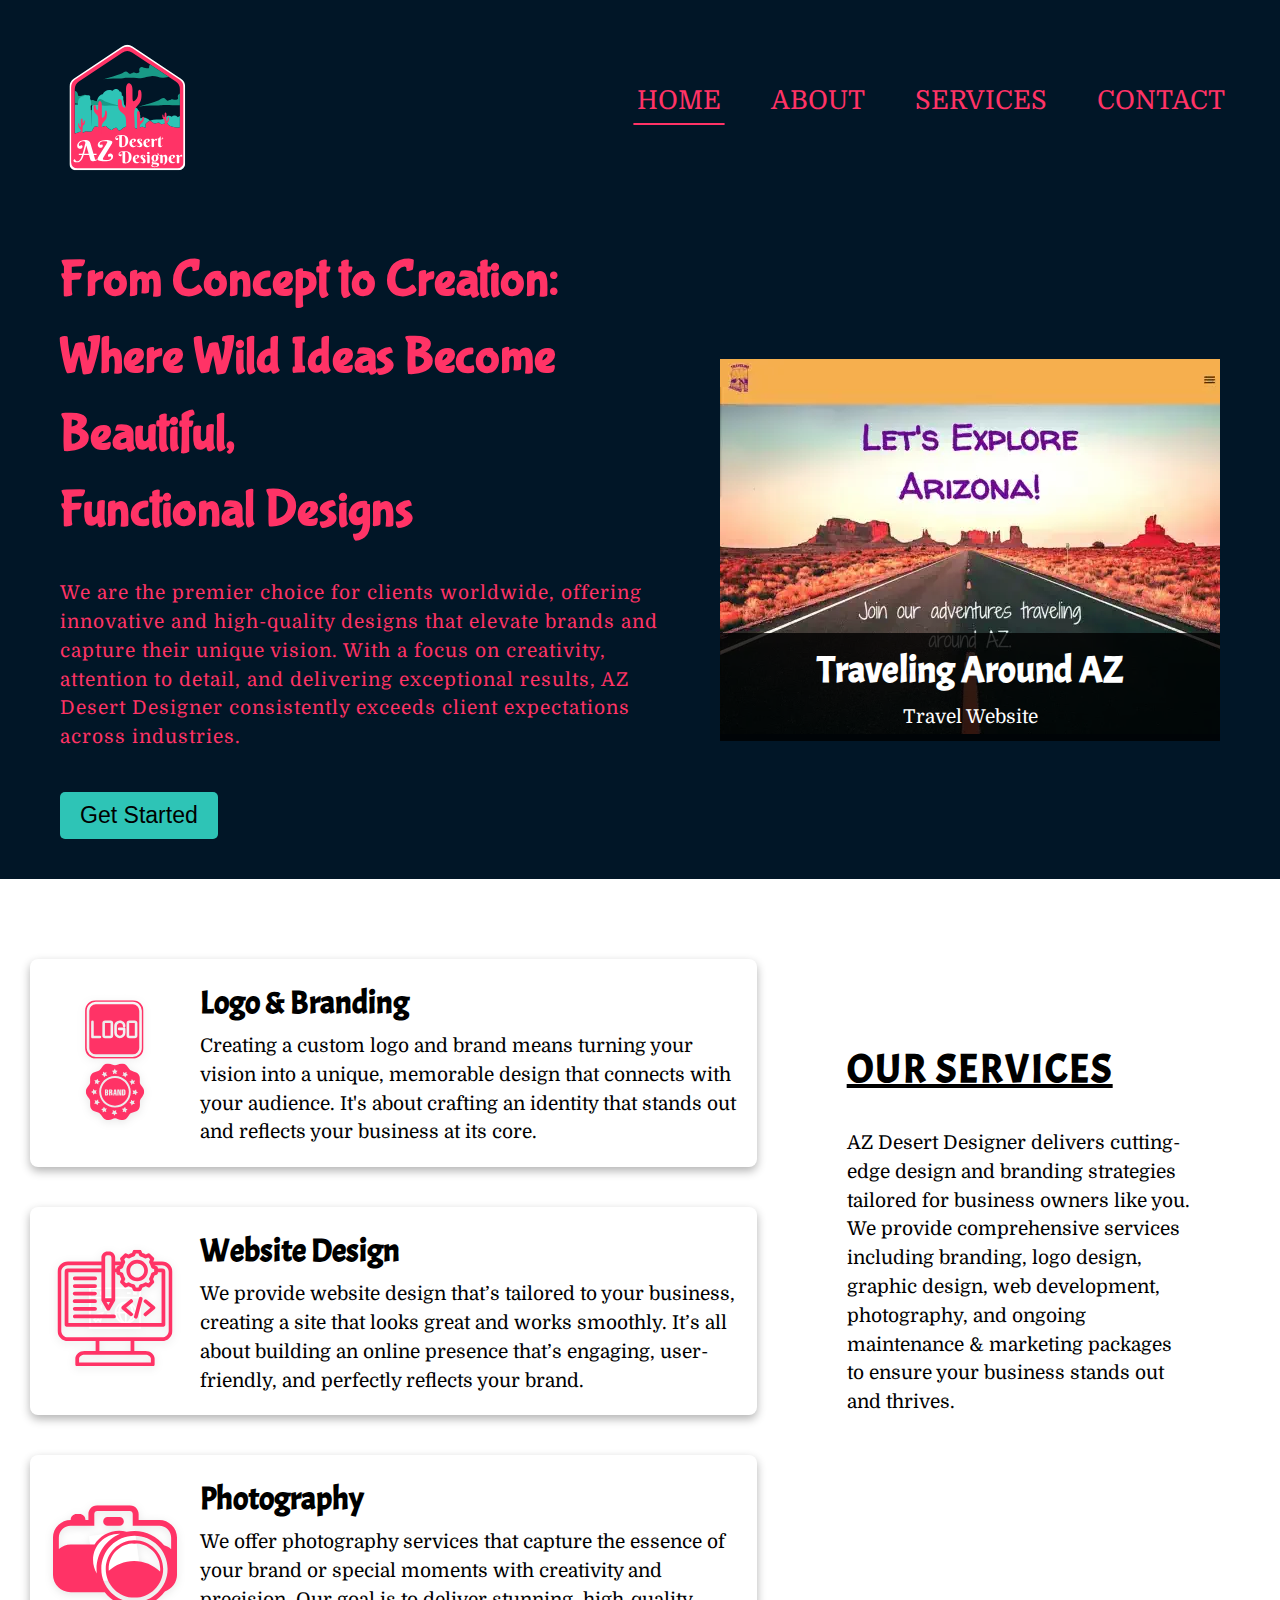
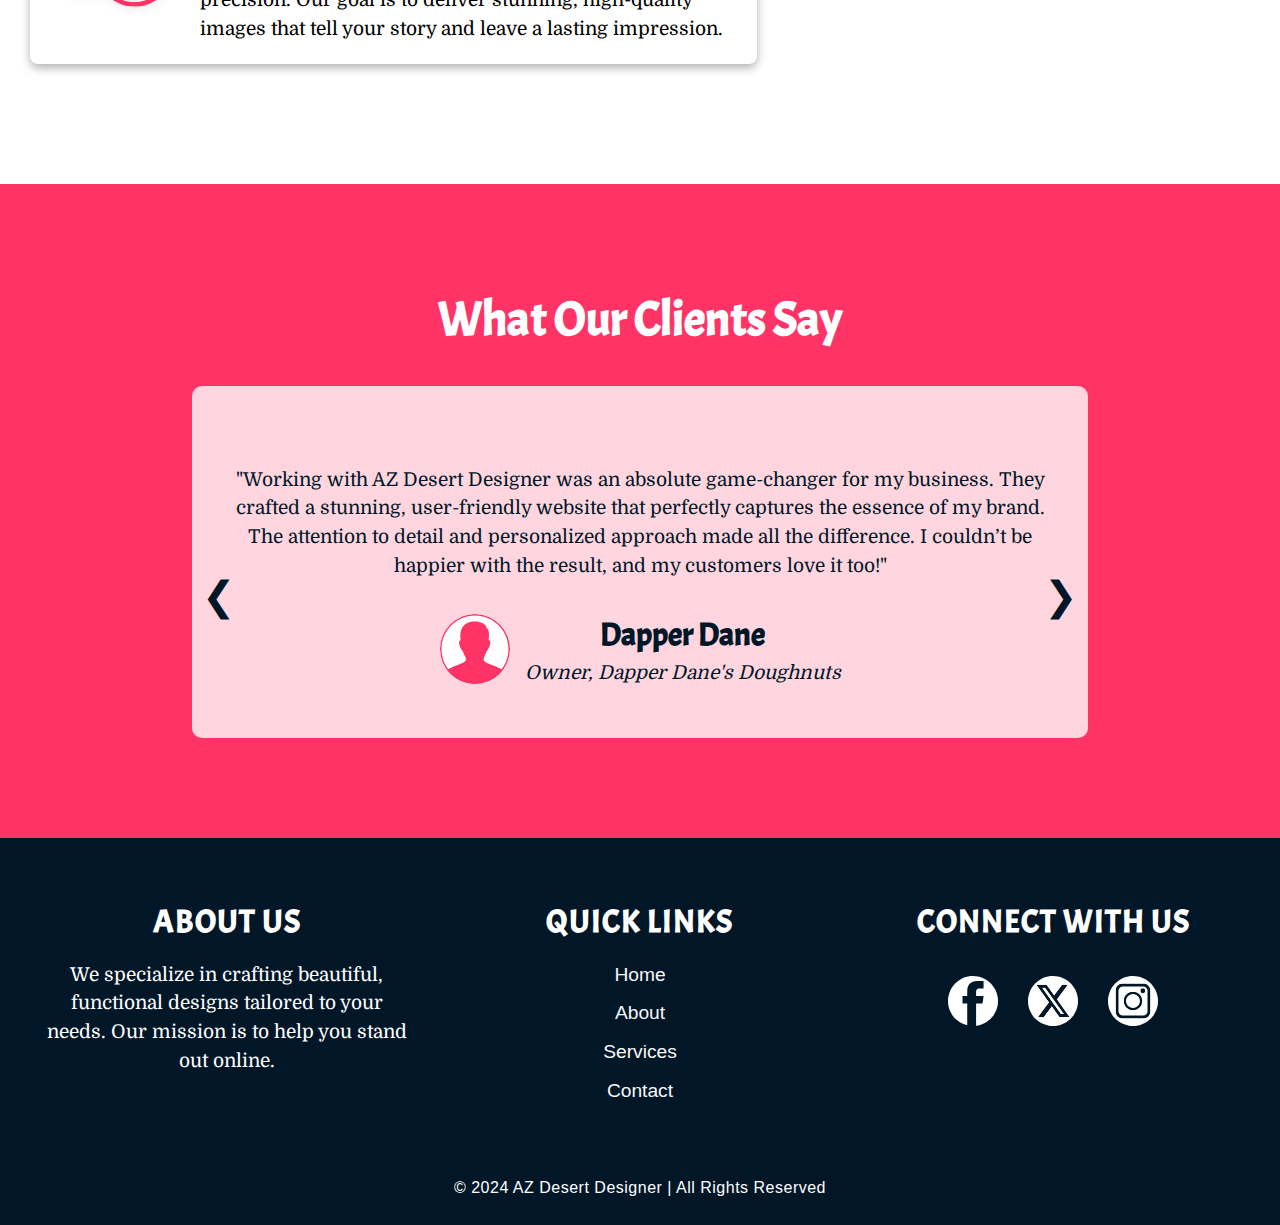
==== index.html @ 2d6e880a "adjusted some styling, deleted unnecessary files, and added a new favicon" ====
<!DOCTYPE html>
<html lang="en">

<head>
    <meta charset="UTF-8">
    <meta name="viewport" content="width=device-width, initial-scale=1.0">
    <meta name="description" content="We offer creative, modern, and user-friendly design solutions that make your business stand out. Contact us for custom web and graphic design services.">
    <meta name="keywords" content="web design, graphic design, creative design, UI/UX, modern design, design agency, design, designer">
    <meta name="author" content="AZ Desert Designer">
    <meta name="robots" content="index, follow">
    <meta property="og:title" content="Creative and Modern Design Solutions">
    <meta property="og:description" content="Offering unique web and graphic design solutions that make your brand stand out.">
    <meta property="og:type" content="website">
    <meta property="og:url" content="https://www.azdesertdesigner.com/" />
    <meta property="og:image" content="">
    <meta property="og:site_name" content="AZ Desert Designer">
    <title>Creative and Modern Design Solutions | AZ Desert Designer</title>
    <link rel="icon" type="image/webp" href="assets/images/az-desert-designer-favicon.svg">
    <link rel="stylesheet" href="css/global.css?v=1.0">
    <link rel="stylesheet" href="css/home.css?v=1.0">
    <link rel="canonical" href="https://www.azdesertdesigner.com/" />
</head>

<body>

    <nav class="navbar">
        <div class="logo">
            <a href="index.html"><img src="assets/images/az-desert-designer-logo.svg" alt="AZ Desert Designer Logo"></a>
        </div>
        <ul class="nav-links" id="navLinks">
            <li><a href="index.html" class="active">HOME</a></li>
            <li><a href="about.html">ABOUT</a></li>
            <li><a href="services.html">SERVICES</a></li>
            <li><a href="#">CONTACT</a></li>
        </ul>
        <div class="hamburger" onclick="toggleMenu()">
          &#9776;
        </div>
    </nav>

    <main class="main-section">
        <div class="text-section">
            <h1>From Concept to Creation:<br>Where Wild Ideas Become Beautiful,<br>Functional Designs</h1>
            <p>We are the premier choice for clients worldwide, offering innovative and high-quality designs that elevate brands and capture their unique vision. With a focus on creativity, attention to detail, and delivering exceptional results, AZ Desert Designer consistently exceeds client expectations across industries.</p>
            <button aria-label="Get started with our services">Get Started</button>
        </div>
        <div class="carousel-section">
            <div class="carousel" id="carousel">
                <div class="carousel-slide">
                    <picture>
                        <source srcset="assets/images/traveling-around-az-carousel500.webp" media="(max-width: 1764px)">
                        <img src="assets/images/traveling-around-az-carousel700.webp" alt="Landing page view of the Traveling Around AZ website">
                    </picture>
                    <div class="carousel-caption">
                        <h2>Traveling Around AZ</h2>
                        <p>Travel Website</p>
                    </div>
                </div>
                <div class="carousel-slide">
                    <picture>
                        <source srcset="assets/images/dapper-danes-doughnuts-carousel500.webp" media="(max-width: 1764px)">
                        <img src="assets/images/dapper-danes-doughnuts-carousel700.webp" alt="Landing page view of Dapper Dane's Doughnuts website">
                    </picture>
                    <div class="carousel-caption">
                        <h2>Dapper Dane's Doughnuts</h2>
                        <p>Pop-Up Restaurant</p>
                    </div>
                </div>
                <div class="carousel-slide">
                    <picture>
                        <source srcset="assets/images/creative-cactus-web-designs-carousel500.webp" media="(max-width: 1764px)">
                        <img src="assets/images/creative-cactus-web-designs-carousel700.webp" alt="Landing page view Creative Cactus Web Designs website">
                    </picture>
                    <div class="carousel-caption">
                        <h2>Creative Cactus Web Designs</h2>
                        <p>Web Design</p>
                    </div>
                </div>
            </div>
        </div>
    </main>

    <section class="services">
        <div class="services-left">
            <a href="#" class="services-link">
                <div class="services-card">
                    <div class="services-icon">
                        <img src="assets/images/logo-brand.svg" alt="graphic of a logo and brand">
                    </div>
                    <div class="services-card-content">
                        <h3>Logo & Branding</h3>
                        <p>Creating a custom logo and brand means turning your vision into a unique, memorable design that connects with your audience. It's about crafting an identity that stands out and reflects your business at its core.</p>
                    </div>
                </div>
            </a>
            <a href="#" class="services-link">
                <div class="services-card">
                    <div class="services-icon">
                        <img src="assets/images/web-design.svg" alt="graphic of web design">
                    </div>
                    <div class="services-card-content">
                        <h3>Website Design</h3>
                        <p>We provide website design that’s tailored to your business, creating a site that looks great and works smoothly. It’s all about building an online presence that’s engaging, user-friendly, and perfectly reflects your brand.</p>
                    </div>
                </div>
            </a>
            <a href="#" class="services-link">
                <div class="services-card">
                    <div class="services-icon">
                        <img src="assets/images/photography.svg" alt="graphic of a camera">
                    </div>
                    <div class="services-card-content">
                        <h3>Photography</h3>
                        <p>We offer photography services that capture the essence of your brand or special moments with creativity and precision. Our goal is to deliver stunning, high-quality images that tell your story and leave a lasting impression.</p>
                    </div>
                </div>
            </a>
        </div>

        <div class="services-text">
            <h2>Our Services</h2>
            <p>AZ Desert Designer delivers cutting-edge design and branding strategies tailored for business owners like you. We provide comprehensive services including branding, logo design, graphic design, web development, photography, and ongoing maintenance & marketing packages to ensure your business stands out and thrives.</p>
        </div>
    </section>

    <section class="testimonials">
        <h2>What Our Clients Say</h2>
        <div class="testimonials-carousel">
            <div class="testimonial-card active">
                <p class="quote">"Working with AZ Desert Designer was an absolute game-changer for my business. They crafted a stunning, user-friendly website that perfectly captures the essence of my brand. The attention to detail and personalized approach made all the difference. I couldn’t be happier with the result, and my customers love it too!"</p>
                <div class="client-info">
                    <img src="assets/images/generic-male-client.svg" alt="Client Photo">
                    <div>
                        <h3>Dapper Dane</h3>
                        <p>Owner, Dapper Dane's Doughnuts</p>
                    </div>
                </div>
            </div>
            <div class="testimonial-card">
                <p class="quote">"AZ Desert Designer delivered beyond our expectations. Not only did they create a visually stunning site, but they also ensured it was fast, responsive, and optimized for SEO. Their professionalism and ability to understand our needs made the entire process seamless. Our site traffic has significantly increased since the launch!"</p>
                <div class="client-info">
                    <img src="assets/images/generic-male-client.svg" alt="Client Photo">
                    <div>
                        <h3>Jon Desserres</h3>
                        <p>Founder, Creative Cactus Web Designs</p>
                    </div>
                </div>
            </div>
            <div class="testimonial-card">
                <p class="quote">"From start to finish, AZ Desert Designer made our web design process smooth and stress-free. They were incredibly responsive and always willing to go the extra mile to make sure our vision came to life. The result was a clean, modern website that truly stands out in our industry. I highly recommend them to anyone looking to elevate their online presence!"</p>
                <div class="client-info">
                    <img src="assets/images/generic-female-client.svg" alt="Client Photo">
                    <div>
                        <h3>Road Warrior</h3>
                        <p>Director, Traveling Around AZ</p>
                    </div>
                </div>
            </div>
        </div>
        <!-- Carousel controls -->
        <button class="carousel-prev" aria-label="Previous Testimonial">&#10094;</button>
        <button class="carousel-next" aria-label="Next Testimonial">&#10095;</button>
    </section>    

    <footer class="footer">
        <div class="footer-content">
            <div class="footer-section about">
                <h2>About Us</h2>
                <p>We specialize in crafting beautiful, functional designs tailored to your needs. Our mission is to help you stand out online.</p>
            </div>
    
            <div class="footer-section links">
                <h2>Quick Links</h2>
                <ul>
                    <li><a href="index.html">Home</a></li>
                    <li><a href="about.html">About</a></li>
                    <li><a href="services.html">Services</a></li>
                    <li><a href="#">Contact</a></li>
                </ul>
            </div>
    
            <div class="footer-section social">
                <h2>Connect With Us</h2>
                <div class="social-links">
                    <a href="https://www.facebook.com" aria-label="Follow us on Facebook" rel="nofollow noopener noreferrer" target="_blank"><img src="assets/images/facebook-logo.svg" alt="Facebook logo" class="social-icon"></a>
                    <a href="https://www.twitter.com" aria-label="Follow us on Twitter" rel="nofollow noopener noreferrer" target="_blank"><img src="assets/images/x-logo.svg" alt="Twitter logo" class="social-icon"></a>
                    <a href="https://www.instagram.com" aria-label="Follow us on Instagram" rel="nofollow noopener noreferrer" target="_blank"><img src="assets/images/instagram-logo.svg" alt="Instagram logo" class="social-icon"></a>
                </div>
            </div>
        </div>
    
        <div class="footer-bottom">
            &copy; 2024 AZ Desert Designer | All Rights Reserved
        </div>
    </footer>
    
    
    <script src="index.js"></script>
</body>

</html>
---- css/global.css ----
* {
    margin: 0;
    padding: 0;
    box-sizing: border-box;
}
  
/* Root variables */
:root {
    --primary-color: #011627;
    --secondary-color: #FF3366;
    --accent-color: #2EC4B6;
    --accent-color-dark: #199A87;
    --font-family: 'Arial', sans-serif;
    --transition-speed: 0.3s;
}

body {
    font-family: var(--font-family);
    line-height: 1.5;
    color: var(--secondary-color);
    background-color: var(--primary-color);
    overflow-x: hidden;
}

/* Locally hosted fonts */
@font-face {
    font-family: 'Bubblegum Sans';
    src: url('/assets/fonts/BubblegumSans-Regular.woff2') format('woff2'),
         url('/assets/fonts/BubblegumSans-Regular.woff') format('woff');
    font-weight: normal;
    font-style: normal;
    font-display: swap;
}

@font-face {
    font-family: 'Domine';
    src: url('/assets/fonts/Domine-Regular.woff2') format('woff2'),
         url('/assets/fonts/Domine-Regular.woff') format('woff');
    font-weight: normal;
    font-style: normal;
    font-display: swap;
}

@font-face {
    font-family: 'Acme';
    src: url('/assets/fonts/Acme-Regular.woff2') format('woff2'),
        url('/assets/fonts/Acme-Regular.woff') format('woff');
    font-weight: normal;
    font-style: normal;
    font-display: swap;
}

/* Text Styles */
h1 {
    font-size: clamp(1.5rem, 4vw, 4rem);
    font-family: 'Bubblegum Sans', serif;
}

h2 {
    font-size: clamp(1.4rem, 3.5vw, 2.5rem);
    font-family: 'Acme', serif;
}

h3 {
    font-size: clamp(1.3rem, 3vw, 2rem);
    font-family: 'Acme', serif;
}

p {
    font-size: clamp(1rem, 1.5vw, 1.5rem);
    font-family: 'Domine';
}

/* Navbar Styles */
.navbar {
    display: flex;
    justify-content: space-between;
    align-items: center;
    background-color: var(--primary-color);
    padding: 20px;
    position: relative;
    z-index: 1000;
}
  
.logo img {
    width: 225px;
    height: auto;
    padding: 20px 0 0 40px;
}
  
.nav-links {
    list-style: none;
    display: flex;
    padding-right: 40px;
    transition: all var(--transition-speed) ease-in-out;
}
  
.nav-links li {
    margin: 0 40px;
}
  
.nav-links a {
    font-family: 'Domine', serif;
    color: var(--secondary-color);
    text-decoration: none;
    padding: 10px 15px;
    font-size: clamp(1rem, 2vw, 1.8rem);
    position: relative;
    transition: color var(--transition-speed) ease-in-out;
}

.nav-links a::after {
    content: '';
    position: absolute;
    left: 0;
    bottom: 0;
    width: 100%;
    height: 2px;
    background-color: var(--accent-color);
    transform: scaleX(0);
    transform-origin: center;
    transition: transform var(--transition-speed) ease-in-out;
}

.nav-links a:hover::after {
    transform: scaleX(0.8);
}

.nav-links a.active::after {
    transform: scaleX(0.8);
    background-color: var(--secondary-color);
}
  
.nav-links a:hover {
    color: var(--accent-color);
}
  
.hamburger {
    display: none;
    font-size: 2rem;
    color: var(--secondary-color);
    cursor: pointer;
    transition: transform var(--transition-speed) ease-in-out;
}
  
/* Hamburger animation */
.hamburger.active {
    transform: rotate(90deg);
}

/* Footer styling */
.footer {
    background-color: var(--primary-color);
    color: #FFFFFF;
    padding: 40px 0 10px 0;
    text-align: center;
}

.footer-content {
    display: flex;
    justify-content: space-between;
    align-items: flex-start;
    padding: 20px;
}

.footer-section {
    flex: 1;
    padding: 0 20px;
}

.footer-section h2 {
    font-size: clamp(1.1rem, 3vw, 2rem);
    margin-bottom: 15px;
    font-weight: bold;
    text-transform: uppercase;
    letter-spacing: 1px;
}

.footer-section p,
.footer-section ul {
    line-height: 1.5;
    margin-bottom: 15px;
}

.footer-section ul {
    list-style: none;
    padding: 0;
}

.footer-section ul li {
    font-size: clamp(1rem, 1.5vw, 1.5rem);
    margin-bottom: 10px;
}

.footer-section ul li a {
    color: #f8f8f8;
    text-decoration: none;
    transition: color 0.3s ease;
}

.footer-section ul li a:hover {
    color: var(--secondary-color);
}

/* Social media icons */
.social-links {
    display: flex;
    justify-content: center;
    gap: 30px;
    margin-top: 30px;
}

.social-icon {
    width: 50px;
    transition: transform 0.3s ease, filter 0.3s ease;
}

.social-links a:hover img {
    transform: scale(1.2);
}

.social-links a[aria-label="Facebook"] img:hover {
    content: url(/assets/images/facebook-logo-color.svg);
}

.social-links a[aria-label="Twitter"] img:hover {
    content: url(/assets/images/x-logo-color.svg);
}

.social-links a[aria-label="Instagram"] img:hover {
    content: url(/assets/images/instagram-logo-color.svg);
}

/* Footer bottom */
.footer-bottom {
    background-color: var(--primary-color);
    padding: 15px 0;
    margin-top: 20px;
    font-size: clamp(0.8rem, 1.5vw, 1rem);
    letter-spacing: 0.5px;
}

/* Media Queries */
@media (max-width: 1800px) {
    .logo img {
        width: 200px;
    }

    .nav-links {
        padding-right: 20px;
    }

    .nav-links li {
        margin: 0 20px;
    }
}

@media (max-width: 1440px) {
    .logo img {
        width: 175px;
    }

    .nav-links {
        padding-right: 10px;
    }

    .nav-links li {
        margin: 0 10px;
    }
}

/* Dropdown Menu (Mobile) */
@media (max-width: 768px) {
    .nav-links {
        flex-direction: column;
        position: absolute;
        top: 60px;
        right: 0;
        background-color: var(--primary-color);
        width: 100%;
        max-height: 0;
        overflow: hidden;
    }
  
    .nav-links li {
        text-align: center;
        padding: 10px 0;
        border-bottom: 1px solid var(--secondary-color);
    }
  
    .nav-links.show {
        max-height: 300px;
        transition: max-height var(--transition-speed) ease-in-out;
    }
  
    .hamburger {
        display: block;
    }

    .footer-content {
        flex-direction: column;
        align-items: center;
    }

    .footer-section {
        margin-bottom: 20px;
        text-align: center;
    }
}
---- css/home.css ----
/* Flexbox layout for main section */
.main-section {
    display: flex;
    justify-content: space-between;
    align-items: center;
    gap: 50px;
    padding: 20px 60px;
    margin-top: 20px;
    background-color: var(--primary-color);
}

/* Text section */
.text-section {
    flex: 2;
    padding-right: 40px;
}

.text-section h1 {
    font-weight: bold;
    margin-bottom: 30px;
}

.text-section p {
    margin-bottom: 20px;
    letter-spacing: 1px;
}

/* Button Styles */
button {
    padding: 10px 20px;
    margin: 20px 0;
    background-color: var(--accent-color);
    color: #000000;
    border: none;
    border-radius: 5px;
    cursor: pointer;
    font-size: clamp(1rem, 1.8vw, 1.6rem);
    transition: background-color var(--transition-speed) ease-in-out;
}
  
button:hover {
    background-color: var(--accent-color-dark);
    color: #FFFFFF;
}

/* Carousel section */
.carousel-section {
    display: flex;
    justify-content: center;
    position: relative;
    max-width: 700px;
    margin: 0 auto;
    overflow: hidden; /* Hides content outside the carousel */
}

.carousel {
    display: flex;
    transition: transform 0.5s ease-in-out;
    width: 100%;
}

/* Individual slide styling */
.carousel-slide {
    min-width: 100%;
    display: flex;
    flex-direction: column;
    justify-content: center;
    align-items: center;
    position: relative;
}

.carousel-slide img {
    width: 700px;
    height: 525px;
    object-fit: cover;
    position: relative;
}

.carousel-caption {
    position: absolute;
    bottom: 0;
    background-color: rgba(0, 0, 0, 0.8);
    color: white;
    padding: 10px;
    text-align: center;
    width: 100%;
}

.carousel-caption h2 {
    font-size: clamp(1.4rem, 3vw, 2.3rem);
    margin: 0;
    font-weight: bold;
}

.carousel-caption p {
    margin: 5px 0 0;
}

/* Services Section */
.services {
    display: flex;
    justify-content: space-between;
    gap: 30px;
    padding: 80px 30px;
    background-color: #FFFFFF;
}
  
.services-left {
    flex: 2;
    display: flex;
    flex-direction: column;
}
  
.services-card {
    display: flex;
    align-items: center;
    margin-bottom: 40px;
    padding: 20px;
    background-color: white;
    border-radius: 8px;
    box-shadow: 0 4px 10px rgba(0, 0, 0, 0.3);
    transition: transform 0.3s ease, box-shadow 0.3s ease;
}
  
.services-card:hover {
    transform: translateY(-5px);
    box-shadow: 0 8px 20px rgba(0, 0, 0, 0.15);
}
  
.services-icon img {
    width: 130px;
    height: 130px;
    margin-right: 20px;
    filter: drop-shadow(0 2px 4px rgba(0, 0, 0, 0.1));
    transition: transform 0.3s ease;
}
  
.services-icon img:hover {
    transform: rotate(10deg);
}
  
.services-card-content h3 {
    margin-bottom: 5px;
    color: #000000;
    font-weight: bold;
}
  
.services-card-content p {
    color: #000000;
}
  
.services-text {
    flex: 1;
    text-align: left;
    margin: 50px;
}
  
.services-text h2 {
    color: #000000;
    margin: 30px 10px;
    text-transform: uppercase;
    text-decoration: underline;
    letter-spacing: 2px;
}
  
.services-text p {
    color: #000000;
    margin: 30px 10px;
}

.services-link {
    text-decoration: none;
    color: inherit;
    display: block;
}

.services-link:hover .services-card {
    transform: translate(-5px);
    box-shadow: 0 8px 20px rgba(0, 0, 0, 0.15);
}

/* Testimonials Section */
.testimonials {
    position: relative;
    width: 100%;
    padding: 100px 0;
    background-color: var(--secondary-color);
    text-align: center;
}

.testimonials h2 {
    font-size: clamp(1.5rem, 4vw, 3rem);
    color: #FFFFFF;
    margin-bottom: 30px;
}

.testimonials-carousel {
    display: flex;
    overflow: hidden;
    position: relative;
    justify-content: center;
    max-width: 70%;
    margin: 0 auto;
}

.testimonial-card {
    display: none;
    min-width: 100%;
    transition: transform 0.5s ease-in-out;
    opacity: 0;
}

.testimonial-card.active {
    background-color: rgba(255, 255, 255, 0.8);
    border-radius: 10px;
    padding: 50px 0;
    display: block;
    opacity: 1;
}

.client-info {
    display: flex;
    justify-content: center;
    align-items: center;
    gap: 15px;
}

.client-info img {
    width: 70px;
    height: 70px;
    border-radius: 50%;
    object-fit: cover;
}

.client-info div {
    display: flex;
    flex-direction: column;
}

.quote {
    font-size: clamp(1rem, 1.5vw, 1.8rem);
    color: var(--primary-color);
    padding: 30px;
}

.client-info h3 {
    color: var(--primary-color);
    margin: 0;
}

.client-info p {
    color: var(--primary-color);
    margin: 0;
    font-style: italic;
}

.carousel-prev, .carousel-next {
    position: absolute;
    top: 60%;
    transform: translateY(-50%);
    background: none;
    border: none;
    font-size: 2.5rem;
    cursor: pointer;
    padding: 10px;
    color: var(--primary-color);
}

.carousel-prev {
    left: 15%;
}

.carousel-next {
    right: 15%;
}

.carousel-prev:hover, .carousel-next:hover {
    color: #555;
}

/* Media query for smaller screens */
@media (max-width: 1765px) {
    .text-section {
        padding-right: 0;
    }

    .carousel-section {
        max-width: 500px;
    }

    .carousel-slide img {
        width: 500px;
        height: 375px;
    }
}

@media (max-width: 768px) {
    .main-section {
        flex-direction: column;
        align-items: flex-start;
    }
    
    .text-section, .carousel-section {
        padding: 0;
    }

    .carousel img {
        margin-bottom: 10px;
    }
}
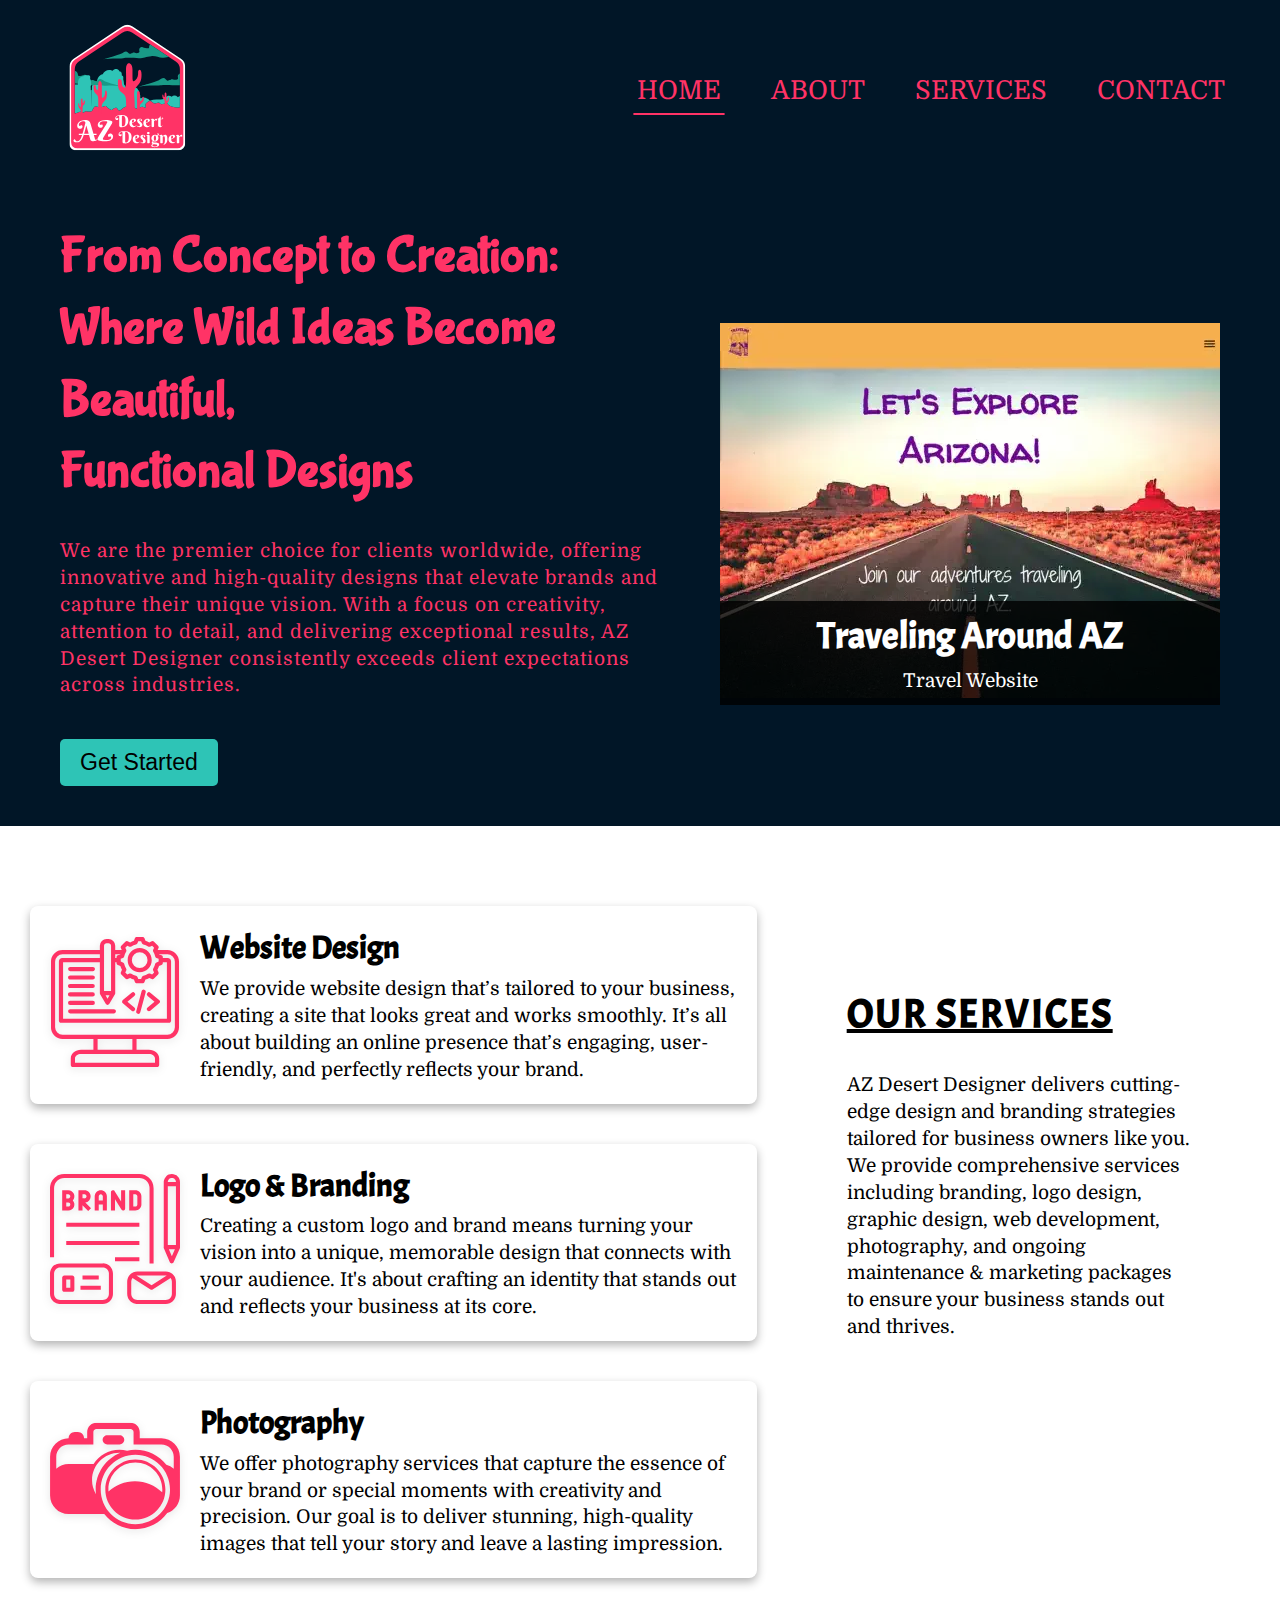
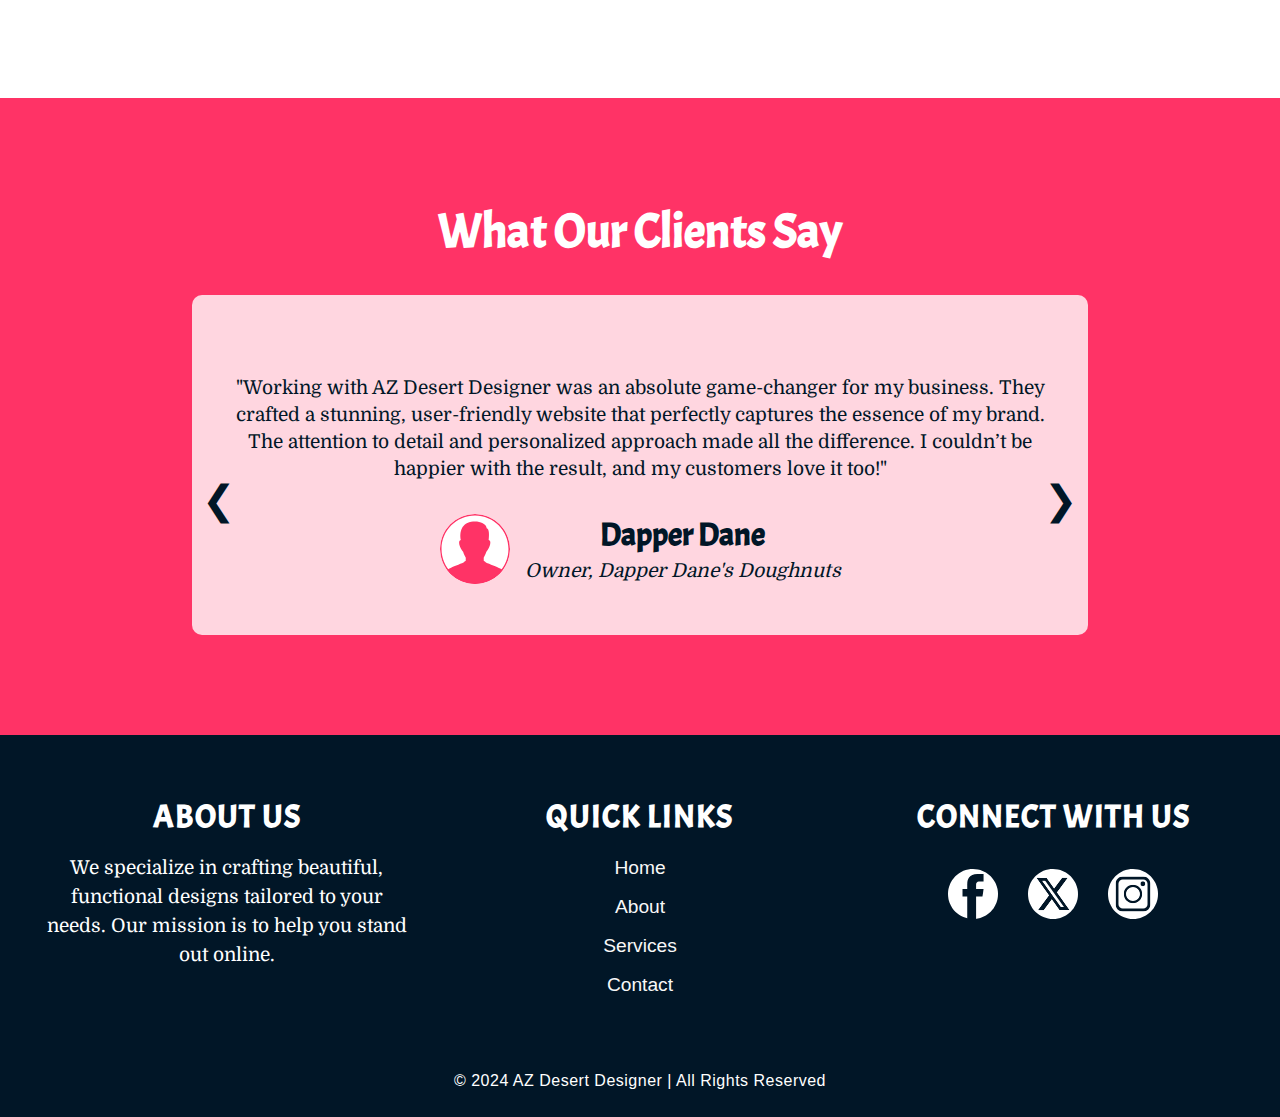
==== commit fac509cb: "added new graphics and changed some html" ====
--- a/index.html
+++ b/index.html
@@ -31,7 +31,7 @@
             <li><a href="index.html" class="active">HOME</a></li>
             <li><a href="about.html">ABOUT</a></li>
             <li><a href="services.html">SERVICES</a></li>
-            <li><a href="#">CONTACT</a></li>
+            <li><a href="contact.html">CONTACT</a></li>
         </ul>
         <div class="hamburger" onclick="toggleMenu()">
           &#9776;
@@ -82,6 +82,17 @@
 
     <section class="services">
         <div class="services-left">
+            <a href="#" class="services-link"></a>
+                <div class="services-card">
+                    <div class="services-icon">
+                        <img src="assets/images/web-design.svg" alt="graphic of web design">
+                    </div>
+                    <div class="services-card-content">
+                        <h3>Website Design</h3>
+                        <p>We provide website design that’s tailored to your business, creating a site that looks great and works smoothly. It’s all about building an online presence that’s engaging, user-friendly, and perfectly reflects your brand.</p>
+                    </div>
+                </div>
+            </a>
             <a href="#" class="services-link">
                 <div class="services-card">
                     <div class="services-icon">
@@ -90,17 +101,6 @@
                     <div class="services-card-content">
                         <h3>Logo & Branding</h3>
                         <p>Creating a custom logo and brand means turning your vision into a unique, memorable design that connects with your audience. It's about crafting an identity that stands out and reflects your business at its core.</p>
-                    </div>
-                </div>
-            </a>
-            <a href="#" class="services-link">
-                <div class="services-card">
-                    <div class="services-icon">
-                        <img src="assets/images/web-design.svg" alt="graphic of web design">
-                    </div>
-                    <div class="services-card-content">
-                        <h3>Website Design</h3>
-                        <p>We provide website design that’s tailored to your business, creating a site that looks great and works smoothly. It’s all about building an online presence that’s engaging, user-friendly, and perfectly reflects your brand.</p>
                     </div>
                 </div>
             </a>
@@ -175,7 +175,7 @@
                     <li><a href="index.html">Home</a></li>
                     <li><a href="about.html">About</a></li>
                     <li><a href="services.html">Services</a></li>
-                    <li><a href="#">Contact</a></li>
+                    <li><a href="contact.html">Contact</a></li>
                 </ul>
             </div>
     
--- a/css/global.css
+++ b/css/global.css
@@ -8,6 +8,7 @@
 :root {
     --primary-color: #011627;
     --secondary-color: #FF3366;
+    --secondary-color-light: #FF5C85;
     --accent-color: #2EC4B6;
     --accent-color-dark: #199A87;
     --font-family: 'Arial', sans-serif;
@@ -16,7 +17,7 @@
 
 body {
     font-family: var(--font-family);
-    line-height: 1.5;
+    line-height: 1.4;
     color: var(--secondary-color);
     background-color: var(--primary-color);
     overflow-x: hidden;
@@ -85,7 +86,7 @@
 .logo img {
     width: 225px;
     height: auto;
-    padding: 20px 0 0 40px;
+    padding-left: 40px;
 }
   
 .nav-links {
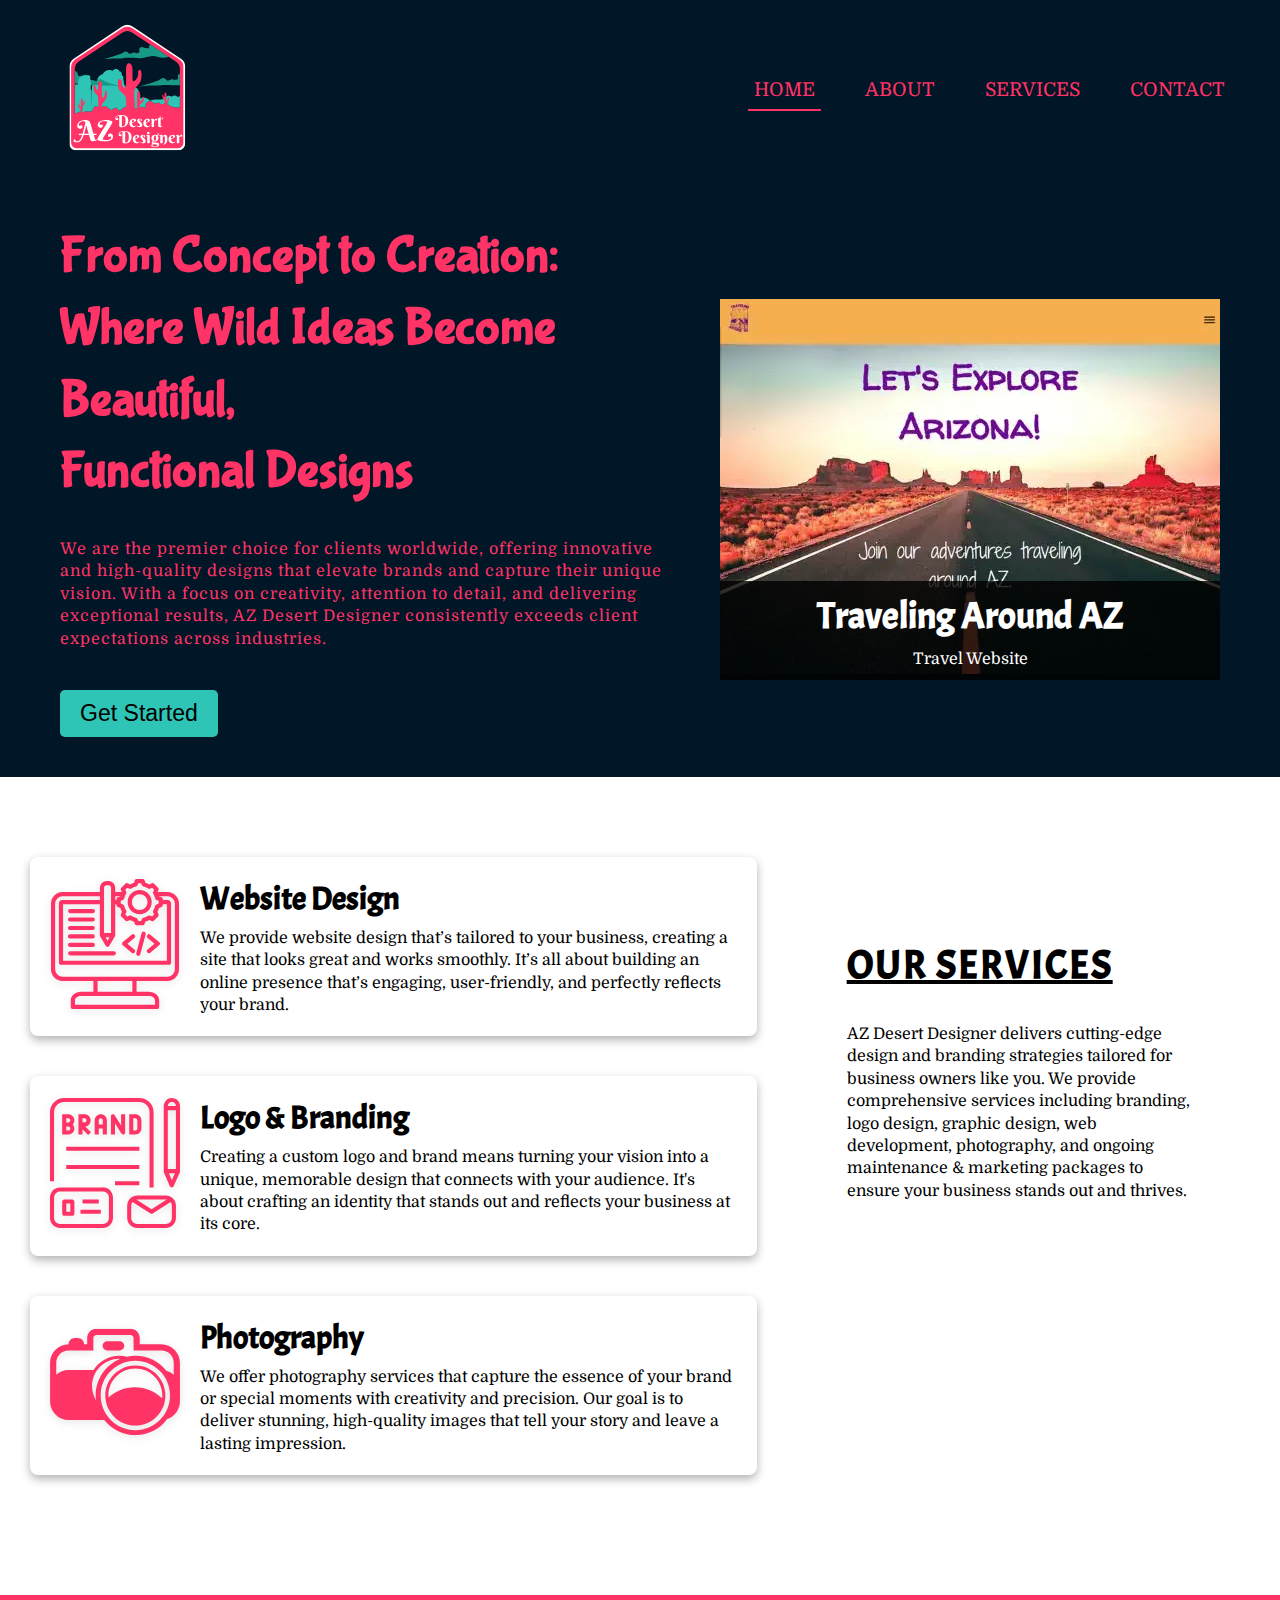
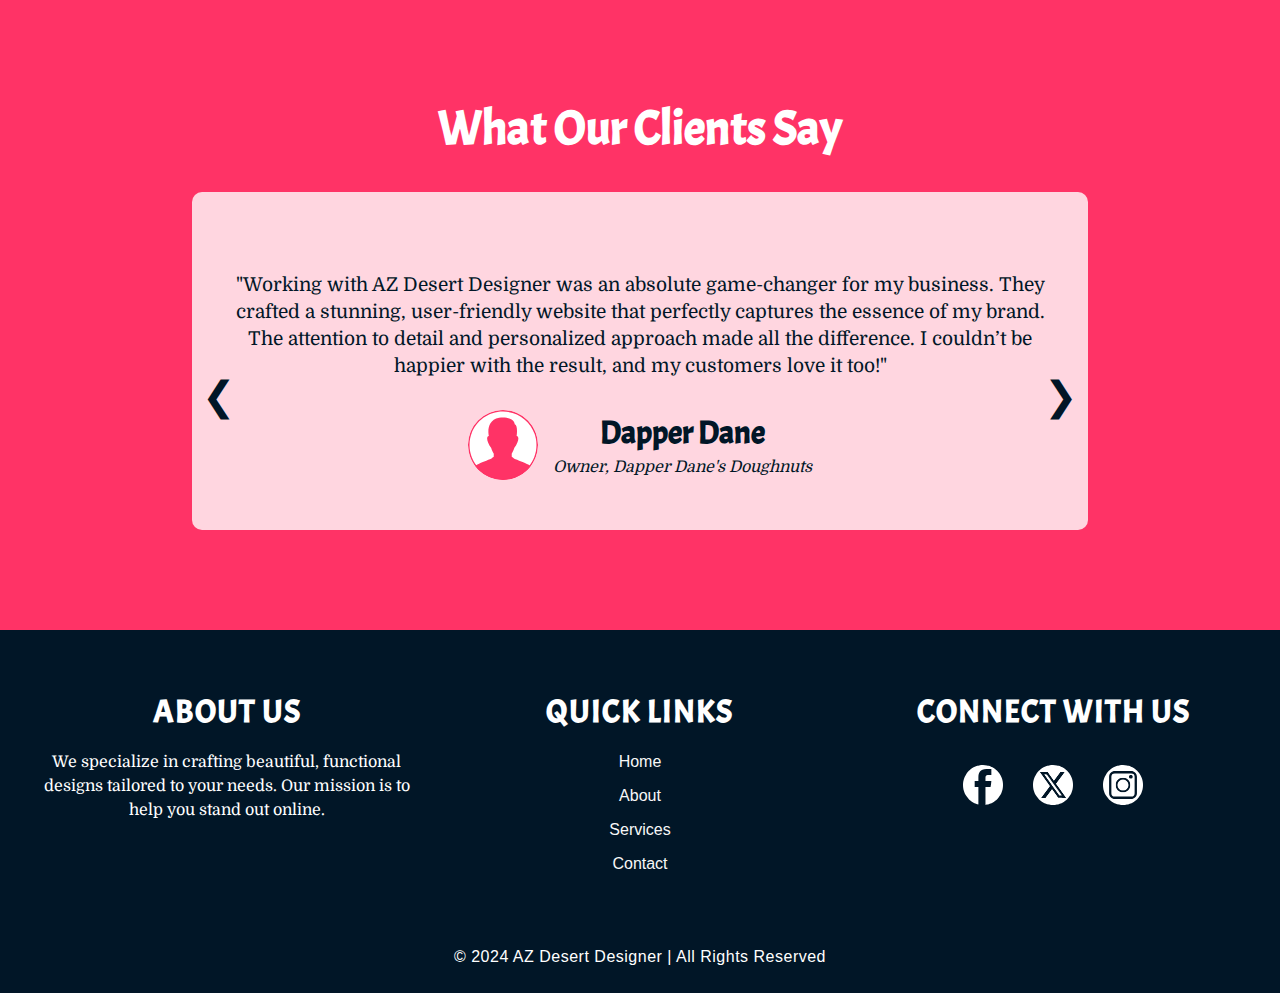
==== commit 4912116e: "adjusted the social icons in the footer on the homepage" ====
--- a/index.html
+++ b/index.html
@@ -19,6 +19,14 @@
     <link rel="stylesheet" href="css/global.css?v=1.0">
     <link rel="stylesheet" href="css/home.css?v=1.0">
     <link rel="canonical" href="https://www.azdesertdesigner.com/" />
+    <!-- Google tag (gtag.js) -->
+    <script async src="https://www.googletagmanager.com/gtag/js?id=G-CYQZF57DJ5"></script>
+    <script>
+        window.dataLayer = window.dataLayer || [];
+        function gtag(){dataLayer.push(arguments);}
+        gtag('js', new Date());
+        gtag('config', 'G-CYQZF57DJ5');
+    </script>
 </head>
 
 <body>
@@ -182,9 +190,9 @@
             <div class="footer-section social">
                 <h2>Connect With Us</h2>
                 <div class="social-links">
-                    <a href="https://www.facebook.com" aria-label="Follow us on Facebook" rel="nofollow noopener noreferrer" target="_blank"><img src="assets/images/facebook-logo.svg" alt="Facebook logo" class="social-icon"></a>
-                    <a href="https://www.twitter.com" aria-label="Follow us on Twitter" rel="nofollow noopener noreferrer" target="_blank"><img src="assets/images/x-logo.svg" alt="Twitter logo" class="social-icon"></a>
-                    <a href="https://www.instagram.com" aria-label="Follow us on Instagram" rel="nofollow noopener noreferrer" target="_blank"><img src="assets/images/instagram-logo.svg" alt="Instagram logo" class="social-icon"></a>
+                    <a href="https://www.facebook.com" aria-label="Follow us on Facebook" rel="nofollow noopener noreferrer" target="_blank" class="social-icon facebook-icon"></a>
+                    <a href="https://www.twitter.com" aria-label="Follow us on Twitter" rel="nofollow noopener noreferrer" target="_blank" class="social-icon twitter-icon"></a>
+                    <a href="https://www.instagram.com" aria-label="Follow us on Instagram" rel="nofollow noopener noreferrer" target="_blank" class="social-icon instagram-icon"></a>
                 </div>
             </div>
         </div>
--- a/css/global.css
+++ b/css/global.css
@@ -68,7 +68,7 @@
 }
 
 p {
-    font-size: clamp(1rem, 1.5vw, 1.5rem);
+    font-size: clamp(1rem, 1vw, 2rem);
     font-family: 'Domine';
 }
 
@@ -105,7 +105,7 @@
     color: var(--secondary-color);
     text-decoration: none;
     padding: 10px 15px;
-    font-size: clamp(1rem, 2vw, 1.8rem);
+    font-size: clamp(1rem, 1.5vw, 2rem);
     position: relative;
     transition: color var(--transition-speed) ease-in-out;
 }
@@ -189,7 +189,7 @@
 }
 
 .footer-section ul li {
-    font-size: clamp(1rem, 1.5vw, 1.5rem);
+    font-size: clamp(1rem, 1vw, 2rem);
     margin-bottom: 10px;
 }
 
@@ -212,24 +212,39 @@
 }
 
 .social-icon {
-    width: 50px;
-    transition: transform 0.3s ease, filter 0.3s ease;
-}
-
-.social-links a:hover img {
+    display: inline-block;
+    width: 40px;
+    height: 40px;
+    background-size: cover;
+    transition: background-image 0.3s ease;
+    transition: transform 0.3s cubic-bezier(0.4, 0, 0.2, 1);
+}
+
+.facebook-icon {
+    background-image: url(/assets/images/facebook-logo.svg);
+}
+
+.facebook-icon:hover {
+    background-image: url(/assets/images/facebook-logo-color.svg);
     transform: scale(1.2);
 }
 
-.social-links a[aria-label="Facebook"] img:hover {
-    content: url(/assets/images/facebook-logo-color.svg);
-}
-
-.social-links a[aria-label="Twitter"] img:hover {
-    content: url(/assets/images/x-logo-color.svg);
-}
-
-.social-links a[aria-label="Instagram"] img:hover {
-    content: url(/assets/images/instagram-logo-color.svg);
+.twitter-icon {
+    background-image: url(/assets/images/x-logo.svg);
+}
+
+.twitter-icon:hover {
+    background-image: url(/assets/images/x-logo-color.svg);
+    transform: scale(1.2);
+}
+
+.instagram-icon {
+    background-image: url(/assets/images/instagram-logo.svg);
+}
+
+.instagram-icon:hover {
+    background-image: url(/assets/images/instagram-logo-color.svg);
+    transform: scale(1.2);
 }
 
 /* Footer bottom */
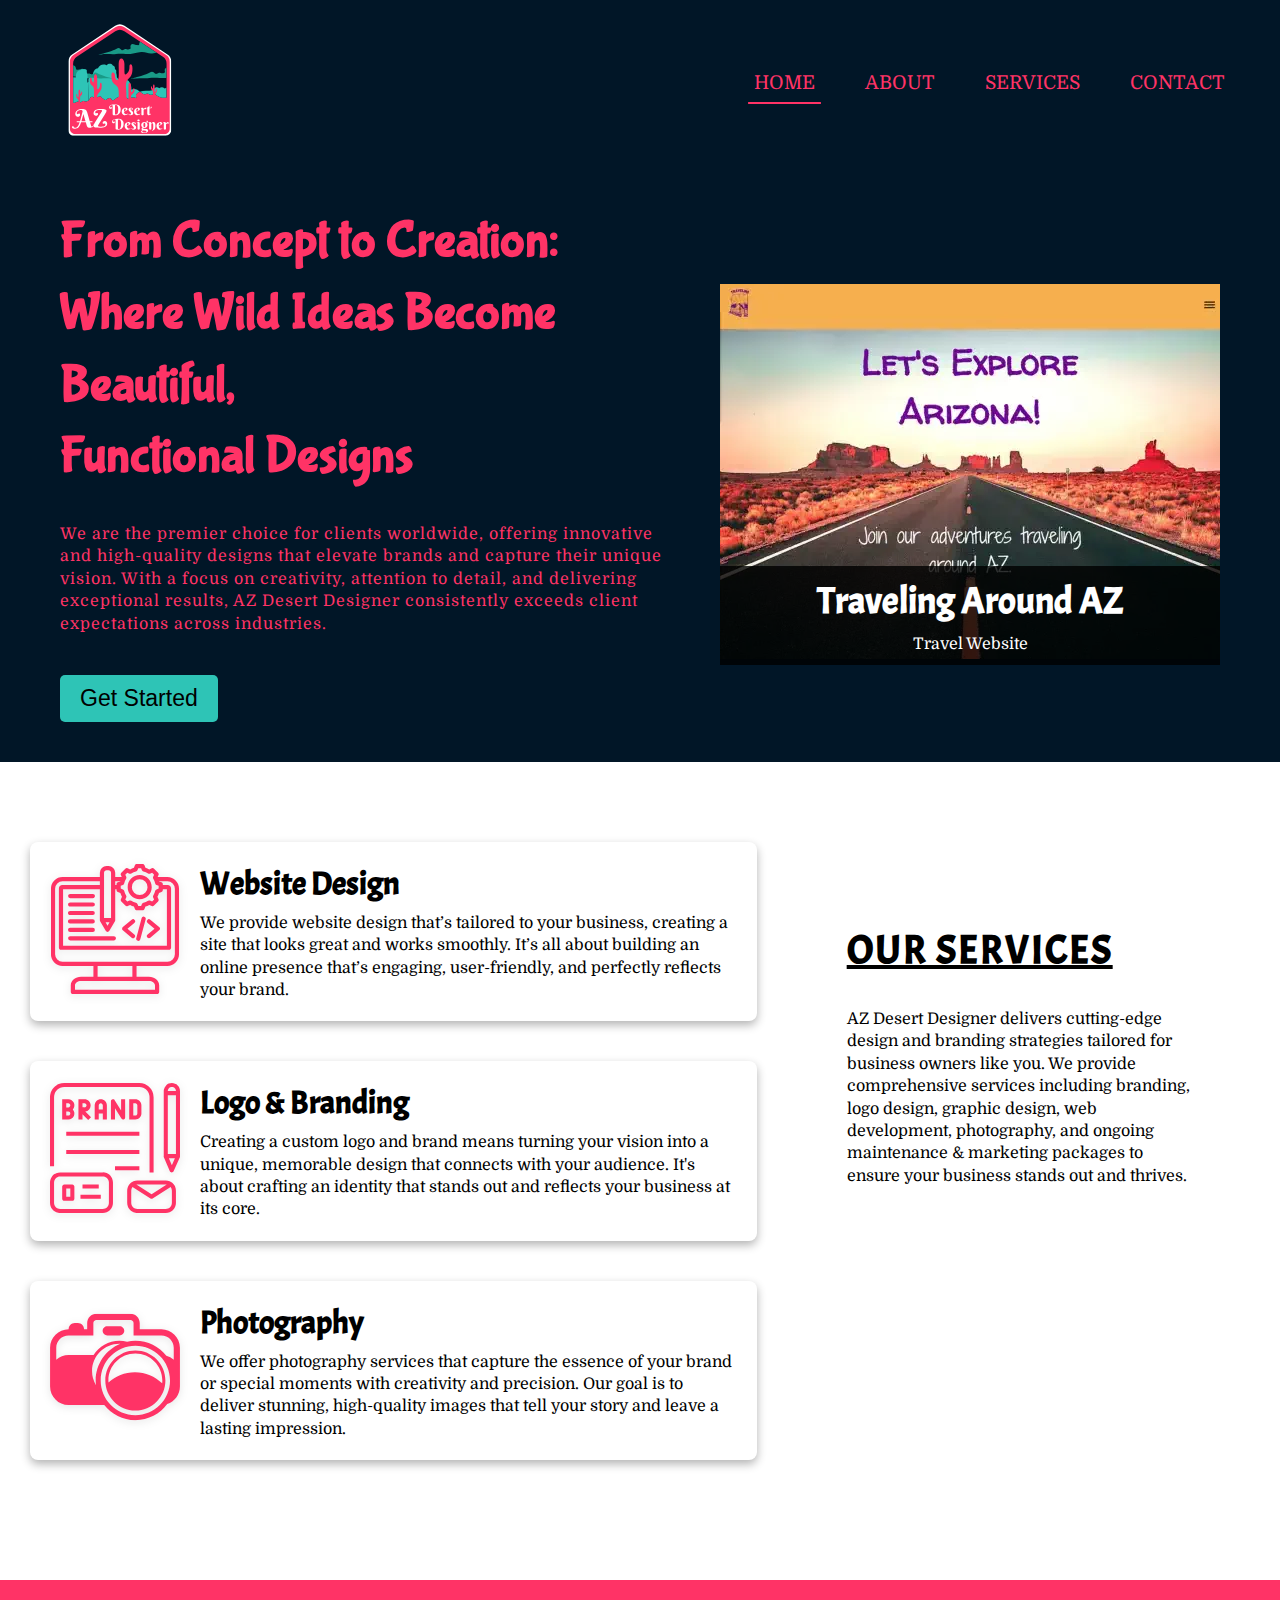
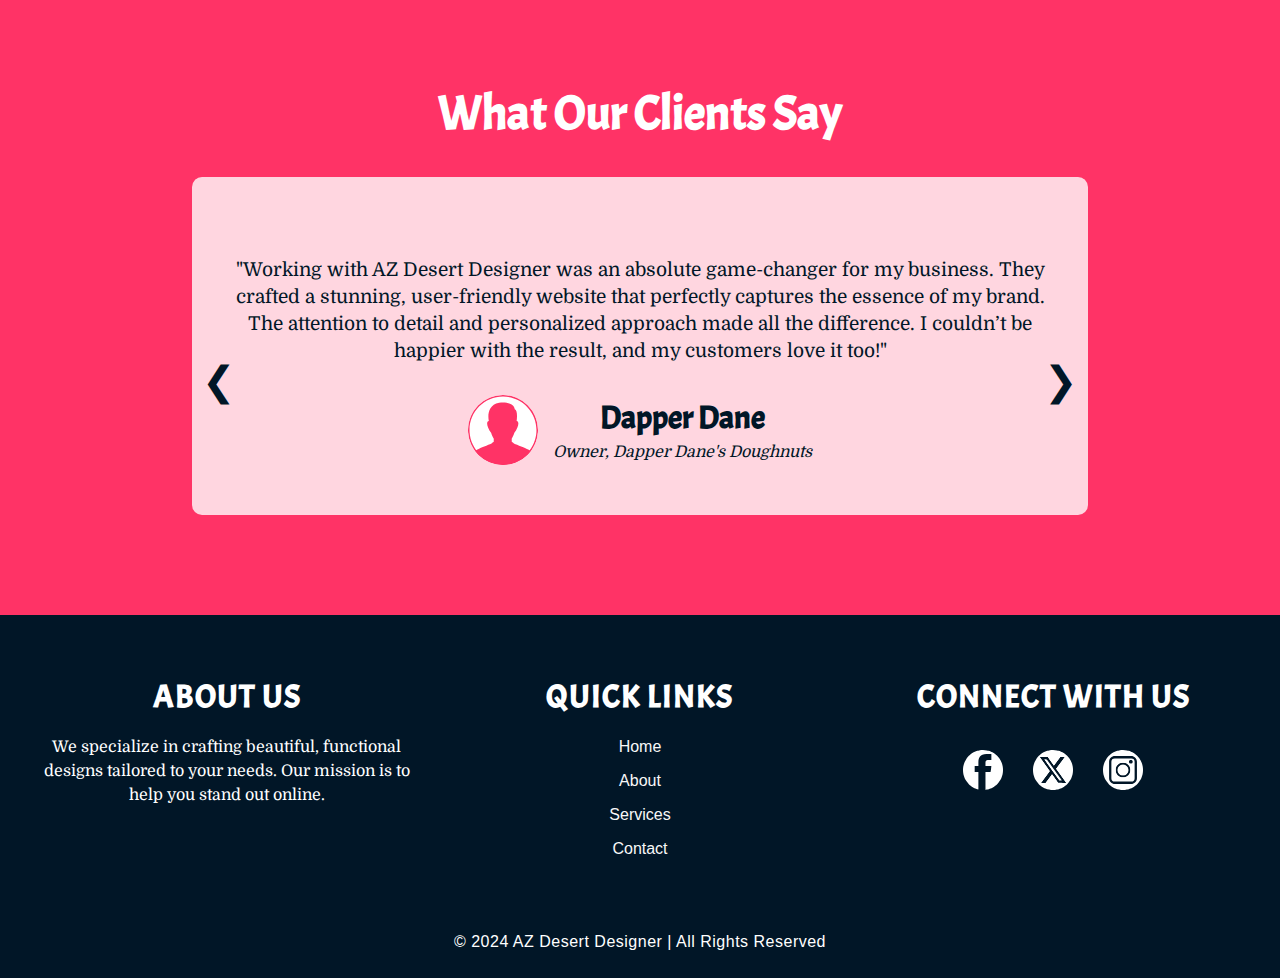
==== commit d887c437: "adjusted a few links" ====
--- a/index.html
+++ b/index.html
@@ -90,7 +90,7 @@
 
     <section class="services">
         <div class="services-left">
-            <a href="#" class="services-link"></a>
+            <a href="web-design.html" class="services-link">
                 <div class="services-card">
                     <div class="services-icon">
                         <img src="assets/images/web-design.svg" alt="graphic of web design">
--- a/css/global.css
+++ b/css/global.css
@@ -84,7 +84,7 @@
 }
   
 .logo img {
-    width: 225px;
+    width: 220px;
     height: auto;
     padding-left: 40px;
 }
@@ -259,7 +259,7 @@
 /* Media Queries */
 @media (max-width: 1800px) {
     .logo img {
-        width: 200px;
+        width: 180px;
     }
 
     .nav-links {
@@ -273,7 +273,7 @@
 
 @media (max-width: 1440px) {
     .logo img {
-        width: 175px;
+        width: 160px;
     }
 
     .nav-links {
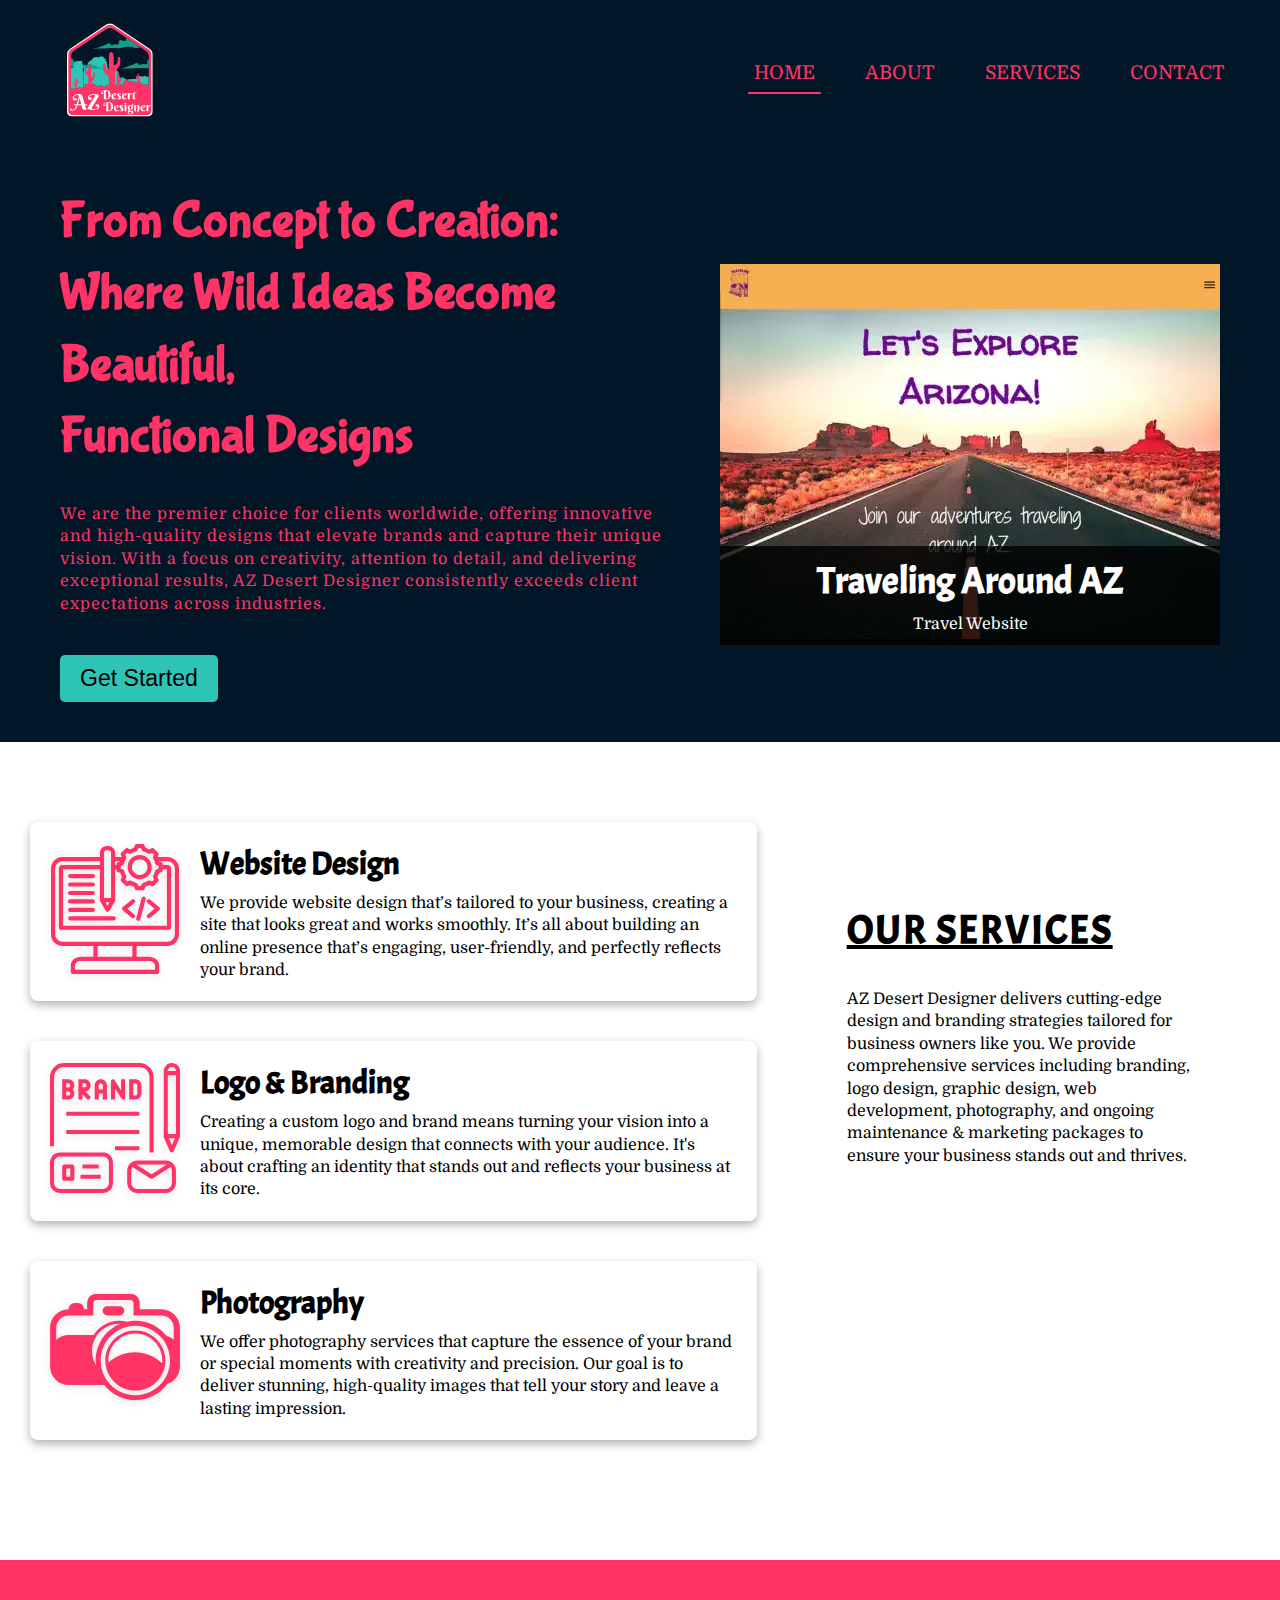
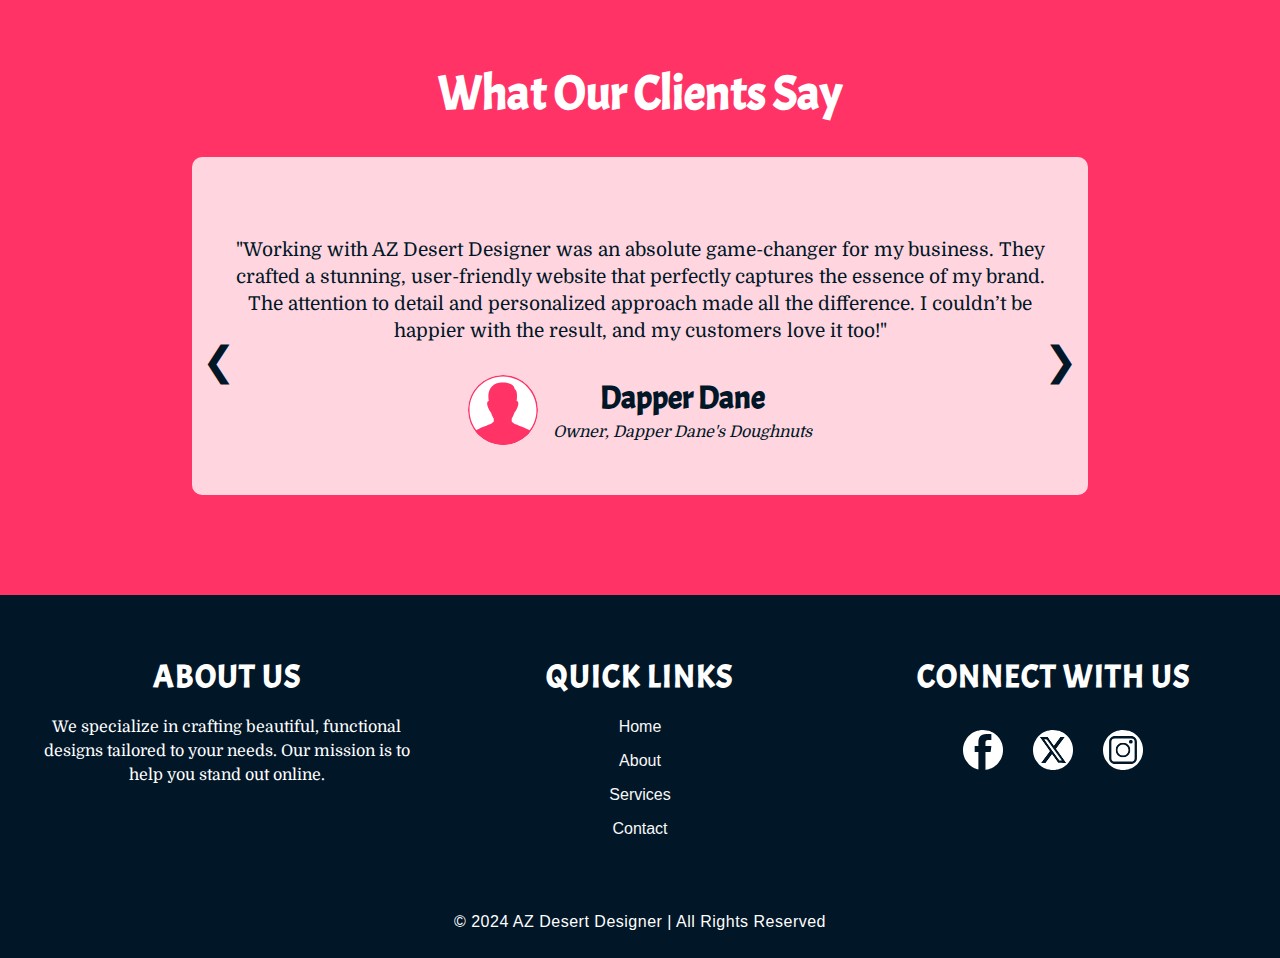
==== commit 71219cb8: "adjusted some styling on the homepage to fit smaller screens" ====
--- a/index.html
+++ b/index.html
@@ -124,7 +124,6 @@
                 </div>
             </a>
         </div>
-
         <div class="services-text">
             <h2>Our Services</h2>
             <p>AZ Desert Designer delivers cutting-edge design and branding strategies tailored for business owners like you. We provide comprehensive services including branding, logo design, graphic design, web development, photography, and ongoing maintenance & marketing packages to ensure your business stands out and thrives.</p>
--- a/css/global.css
+++ b/css/global.css
@@ -138,7 +138,7 @@
   
 .hamburger {
     display: none;
-    font-size: 2rem;
+    font-size: 3rem;
     color: var(--secondary-color);
     cursor: pointer;
     transition: transform var(--transition-speed) ease-in-out;
@@ -273,7 +273,7 @@
 
 @media (max-width: 1440px) {
     .logo img {
-        width: 160px;
+        width: 140px;
     }
 
     .nav-links {
@@ -311,6 +311,7 @@
   
     .hamburger {
         display: block;
+        padding-right: 40px;
     }
 
     .footer-content {
--- a/css/home.css
+++ b/css/home.css
@@ -294,11 +294,20 @@
     }
 }
 
-@media (max-width: 768px) {
+@media (max-width: 950px) {
     .main-section {
         flex-direction: column;
         align-items: flex-start;
     }
+
+    .text-section h1 {
+        text-align: center;
+    }
+
+    button {
+        margin: 0 auto;
+        display: block;
+    }
     
     .text-section, .carousel-section {
         padding: 0;
@@ -307,4 +316,22 @@
     .carousel img {
         margin-bottom: 10px;
     }
-}
+
+    .services {
+        flex-direction: column-reverse;
+        padding: 40px 30px;
+    }
+
+    .services-text {
+        margin: 0;
+    }
+
+    .services-icon img {
+        width: 100px;
+        height: 100px;
+    }
+
+    .testimonials {
+        padding: 50px 0;
+    }
+}
